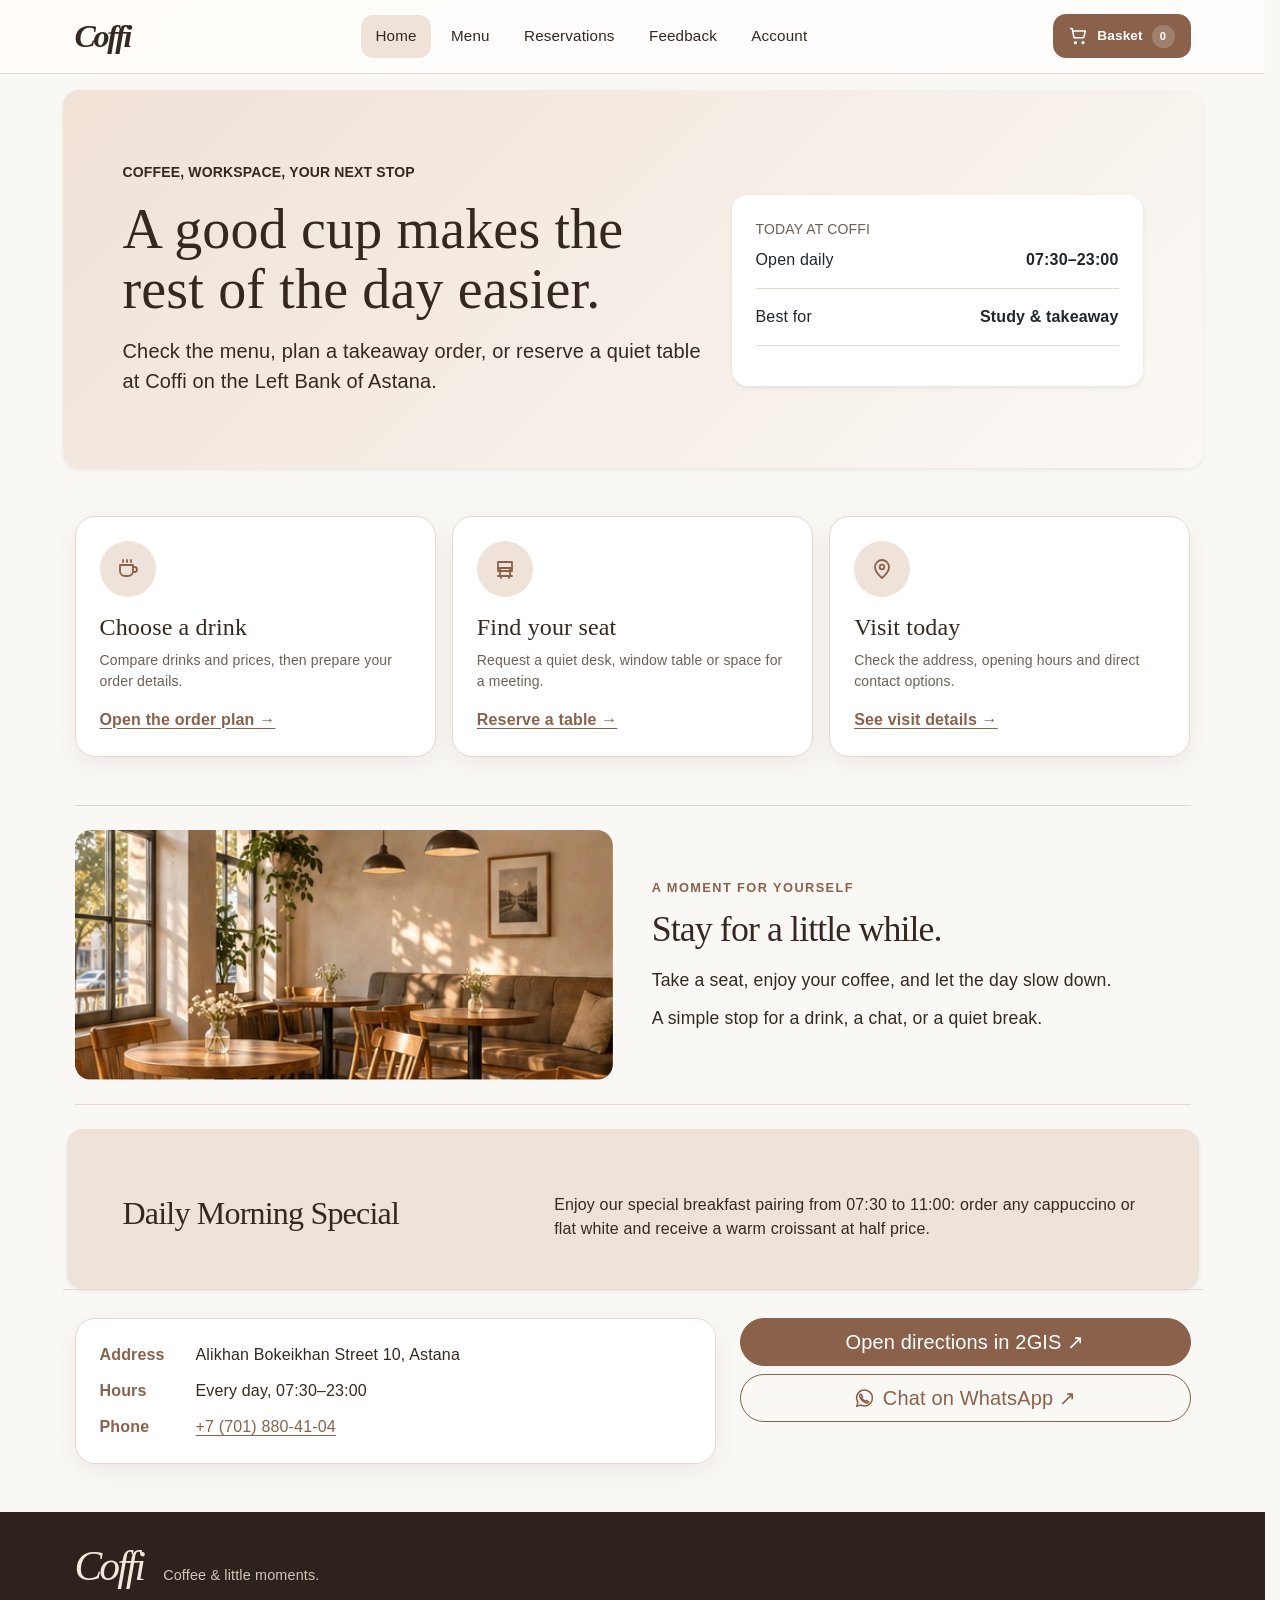
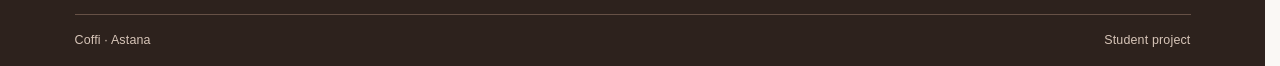
==== index.html @ a1ef6902 "Add compact footer and selected cafe atmosphere section" ====
<!doctype html>
<html lang="en">
  <head>
    <meta charset="UTF-8" />
    <meta name="viewport" content="width=device-width, initial-scale=1.0" />
    <meta
      name="description"
      content="Welcome to Coffi, a cozy neighborhood coffee shop on Alikhan Bokeikhan Street 10 in Astana, serving artisan espresso and fresh pastries."
    />
    <meta name="author" content="Samrat Zhasulan" />
    <title>Coffi Coffee Shop Astana - Neighborhood Specialty Coffee</title>
    <!-- Bootstrap 5.3.8 via CDN. -->
    <link
      href="https://cdn.jsdelivr.net/npm/bootstrap@5.3.8/dist/css/bootstrap.min.css"
      rel="stylesheet"
    />
    <link rel="stylesheet" href="css/bootstrap-custom.css" />
  </head>
  <body id="top" class="home-page">
    <header class="site-header">
      <nav class="navbar navbar-expand-lg" aria-label="Primary navigation">
        <div class="container header-container">
          <a class="navbar-brand brand-wordmark fw-bold" href="index.html">Coffi</a>
          <div class="collapse navbar-collapse" id="siteNav">
            <ul class="navbar-nav mx-auto"><li class="nav-item"><a class="nav-link active" aria-current="page" href="index.html">Home</a></li>
<li class="nav-item"><a class="nav-link" href="menu.html">Menu</a></li>
<li class="nav-item"><a class="nav-link" href="booking.html">Reservations</a></li>
<li class="nav-item"><a class="nav-link" href="feedback.html">Feedback</a></li>
<li class="nav-item"><a class="nav-link" href="account.html">Account</a></li>
</ul>
          </div>
          <div class="header-actions">
            <a href="menu.html?basket=1" class="basket-button" aria-label="Open your basket" title="Your basket">
              <svg viewBox="0 0 24 24" fill="none" stroke="currentColor" stroke-width="1.8" stroke-linecap="round" stroke-linejoin="round" aria-hidden="true" focusable="false"><path d="M3 3h2l2.2 11h11.6l2-8H6"/><circle cx="9" cy="20" r="1"/><circle cx="18" cy="20" r="1"/></svg><span class="basket-label">Basket</span><span class="basket-count" data-basket-count aria-hidden="true">0</span>
            </a>
            <button class="navbar-toggler" type="button" data-bs-toggle="collapse" data-bs-target="#siteNav" aria-controls="siteNav" aria-expanded="false" aria-label="Toggle navigation"><span class="navbar-toggler-icon"></span></button>
          </div>
        </div>
      </nav>
    </header>
    <!-- Container limits line length on wide screens. -->
    <main class="site-main container py-5">
      <section
        class="hero-panel row align-items-center g-4 p-4 p-md-5 mb-5 rounded-4 shadow-sm"
      >
        <div class="col-12 col-lg-7">
          <p class="small text-uppercase fw-semibold mb-3">
            Coffee, workspace, your next stop
          </p>
          <h1 class="display-4 mb-3">
            A good cup makes the rest of the day easier.
          </h1>
          <p class="lead mb-4">
            Check the menu, plan a takeaway order, or reserve a quiet table at
            Coffi on the Left Bank of Astana.
          </p>
        </div>
        <div class="col-12 col-lg-5">
          <div class="bg-white text-dark rounded-4 p-4 shadow-sm">
            <p class="small text-uppercase text-body-secondary mb-2">
              Today at Coffi
            </p>
            <div
              class="d-flex justify-content-between gap-3 border-bottom pb-3 mb-3"
            >
              <span>Open daily</span>
              <strong>07:30–23:00</strong>
            </div>
            <div
              class="d-flex justify-content-between gap-3 border-bottom pb-3 mb-3"
            >
              <span>Best for</span>
              <strong>Study &amp; takeaway</strong>
            </div>

          </div>
        </div>
      </section>
      <section
        id="quick-actions"
        class="row g-3 mb-5"
        aria-labelledby="quick-actions-title"
      >
        <h2 id="quick-actions-title" class="visually-hidden">Quick actions</h2>
        <div class="col-12 col-md-4">
          <article class="action-card h-100 p-4">
            <span
              class="icon-badge d-inline-flex rounded-circle p-3 mb-3"
              aria-hidden="true"
            >
              <svg viewBox="0 0 24 24" fill="none" stroke="currentColor" stroke-width="1.8" stroke-linecap="round" stroke-linejoin="round" focusable="false">
                <path d="M4 8h13v6a5 5 0 0 1-5 5H9a5 5 0 0 1-5-5V8Z" />
                <path d="M17 10h1.5a2.5 2.5 0 0 1 0 5H17M7 3v2m4-2v2m4-2v2" />
              </svg>
            </span>
            <h3 class="h4">Choose a drink</h3>
            <p class="small text-body-secondary">
              Compare drinks and prices, then prepare your order details.
            </p>
            <a class="fw-semibold" href="menu.html#price-table-section"
              >Open the order plan →</a
            >
          </article>
        </div>
        <div class="col-12 col-md-4">
          <article class="action-card h-100 p-4">
            <span
              class="icon-badge d-inline-flex rounded-circle p-3 mb-3"
              aria-hidden="true"
            >
              <svg viewBox="0 0 24 24" fill="none" stroke="currentColor" stroke-width="1.8" stroke-linecap="round" stroke-linejoin="round" focusable="false">
                <path d="M5 11V5h14v6m-2 0v8m-10-8v8m-2 0h14M8 19v2m8-2v2" />
                <path d="M5 11h14v3H5z" />
              </svg>
            </span>
            <h3 class="h4">Find your seat</h3>
            <p class="small text-body-secondary">
              Request a quiet desk, window table or space for a meeting.
            </p>
            <a class="fw-semibold" href="booking.html">Reserve a table →</a>
          </article>
        </div>
        <div class="col-12 col-md-4">
          <article class="action-card h-100 p-4">
            <span
              class="icon-badge d-inline-flex rounded-circle p-3 mb-3"
              aria-hidden="true"
            >
              <svg viewBox="0 0 24 24" fill="none" stroke="currentColor" stroke-width="1.8" stroke-linecap="round" stroke-linejoin="round" focusable="false">
                <path d="M19 10c0 5-7 11-7 11S5 15 5 10a7 7 0 1 1 14 0Z" />
                <circle cx="12" cy="10" r="2.3" />
              </svg>
            </span>
            <h3 class="h4">Visit today</h3>
            <p class="small text-body-secondary">
              Check the address, opening hours and direct contact options.
            </p>
            <a class="fw-semibold" href="#visiting-hours"
              >See visit details →</a
            >
          </article>
        </div>
      </section>
      <section class="cafe-story home-atmosphere" aria-labelledby="atmosphere-title">
        <img src="images/home-atmosphere-concept.webp" alt="Conceptual cafe interior with wooden tables, a cushioned bench and warm window light" width="501" height="233" loading="lazy" />
        <div class="atmosphere-copy">
          <p class="atmosphere-eyebrow">A moment for yourself</p>
          <h2 id="atmosphere-title">Stay for a little while.</h2>
          <p>Take a seat, enjoy your coffee, and let the day slow down.</p>
          <p>A simple stop for a drink, a chat, or a quiet break.</p>
        </div>
      </section>
      <aside
        class="row align-items-center g-3 special-offer p-4 p-md-5 my-5 rounded-4 shadow-sm"
      >
        <h2 class="col-12 col-md-5 text-center text-lg-start">
          Daily Morning Special
        </h2>
        <p class="col-12 col-md-7 mb-0">
          Enjoy our special breakfast pairing from 07:30 to 11:00: order any
          <span class="special-offer-item">cappuccino</span> or
          <span class="special-offer-item">flat white</span> and receive a warm
          <span class="special-offer-item">croissant</span> at half price.
        </p>
      </aside>
      <section
        id="visiting-hours"
        class="row g-4 border-top pt-5 mt-5"
      >
        <div class="col-12 col-lg-7">
          <div class="visit-card p-4">
            <dl class="visit-details mb-0">
              <dt>Address</dt>
              <dd>Alikhan Bokeikhan Street 10, Astana</dd>
              <dt>Hours</dt>
              <dd>Every day, 07:30–23:00</dd>
              <dt>Phone</dt>
              <dd>
                <a href="tel:+77018804104">+7 (701) 880-41-04</a>
              </dd>
            </dl>
          </div>
        </div>
        <div
          class="col-12 col-lg-5 d-flex flex-column justify-content-start gap-2"
        >
          <a
            class="btn btn-primary btn-lg rounded-pill"
            href="https://2gis.kz/astana/geo/70000001093393499"
            target="_blank"
            rel="noopener noreferrer"
            >Open directions in 2GIS ↗</a
          >
          <a class="btn btn-outline-dark btn-lg rounded-pill d-inline-flex align-items-center justify-content-center gap-2"
             href="https://wa.me/77018804104" target="_blank" rel="noopener noreferrer">
            <svg width="21" height="21" viewBox="0 0 24 24" fill="none" stroke="currentColor" stroke-width="1.7" stroke-linecap="round" stroke-linejoin="round" aria-hidden="true" focusable="false">
              <path d="M21 11.5a9 9 0 0 1-13.4 7.9L3 21l1.6-4.6A9 9 0 1 1 21 11.5Z"/>
              <path d="m8.2 7.2 1.5 2.7-1 1a9 9 0 0 0 4.4 4.4l1-1 2.7 1.5c-.4 1.3-1.4 1.7-2.7 1.3-4.1-1.2-6.4-3.5-7.6-7.6-.4-1.3 0-2.3 1.7-2.3Z"/>
            </svg>
            Chat on WhatsApp ↗
          </a>
        </div>
      </section>
    </main>
<script src="https://cdn.jsdelivr.net/npm/bootstrap@5.3.8/dist/js/bootstrap.bundle.min.js" defer></script>
    <footer class="site-footer">
      <div class="container">
        <div class="footer-brand"><span class="brand-wordmark">Coffi</span><p>Coffee &amp; little moments.</p></div>
        <div class="footer-bottom"><span>Coffi · Astana</span><span>Student project</span></div>
      </div>
    </footer>
    <script src="js/main.js" defer></script>
  </body>
</html>
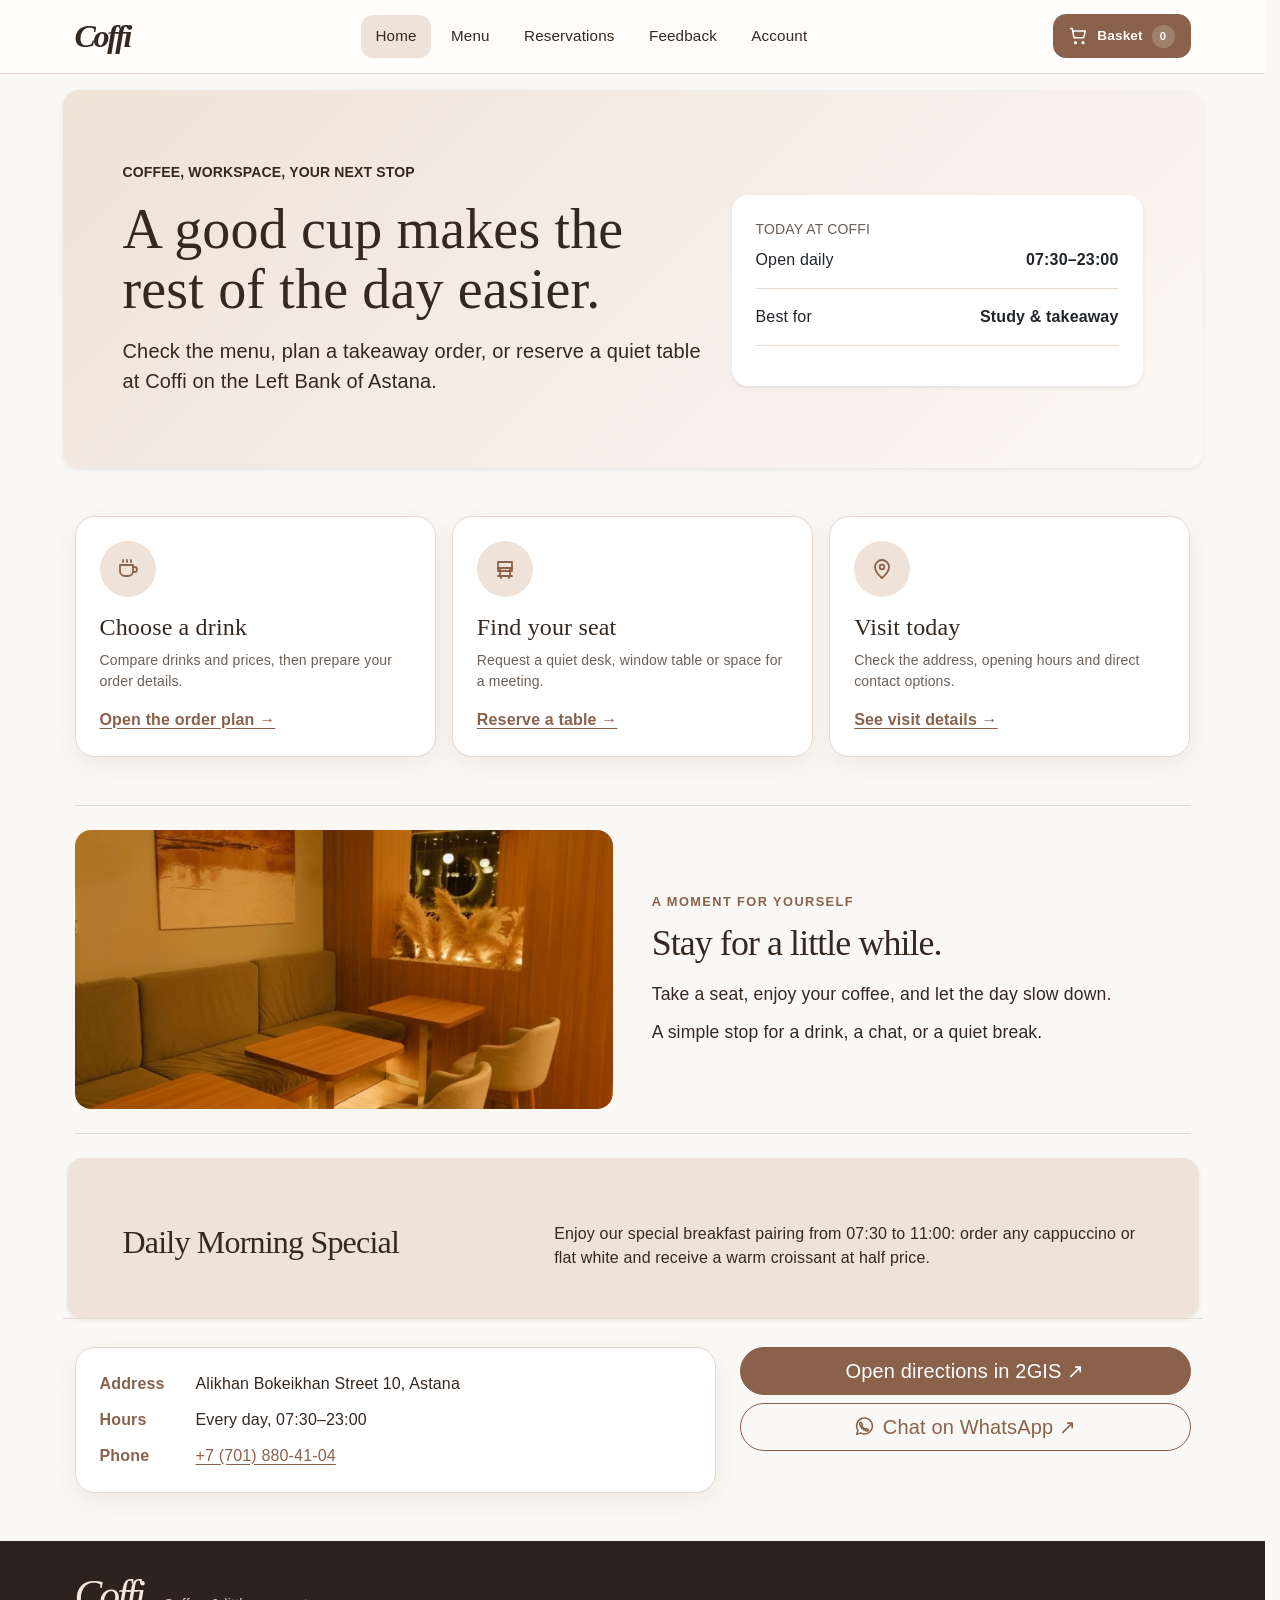
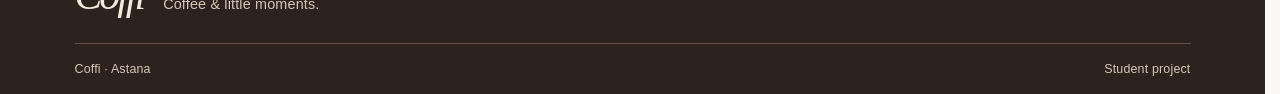
==== commit eb59d396: "Use selected Coffi 2GIS interior photo on Home" ====
--- a/index.html
+++ b/index.html
@@ -142,7 +142,7 @@
         </div>
       </section>
       <section class="cafe-story home-atmosphere" aria-labelledby="atmosphere-title">
-        <img src="images/home-atmosphere-concept.webp" alt="Conceptual cafe interior with wooden tables, a cushioned bench and warm window light" width="501" height="233" loading="lazy" />
+        <img src="images/coffi-interior-2gis.jpg" alt="Coffi seating area with an upholstered bench, wooden tables and warm lighting" width="656" height="340" loading="lazy" />
         <div class="atmosphere-copy">
           <p class="atmosphere-eyebrow">A moment for yourself</p>
           <h2 id="atmosphere-title">Stay for a little while.</h2>
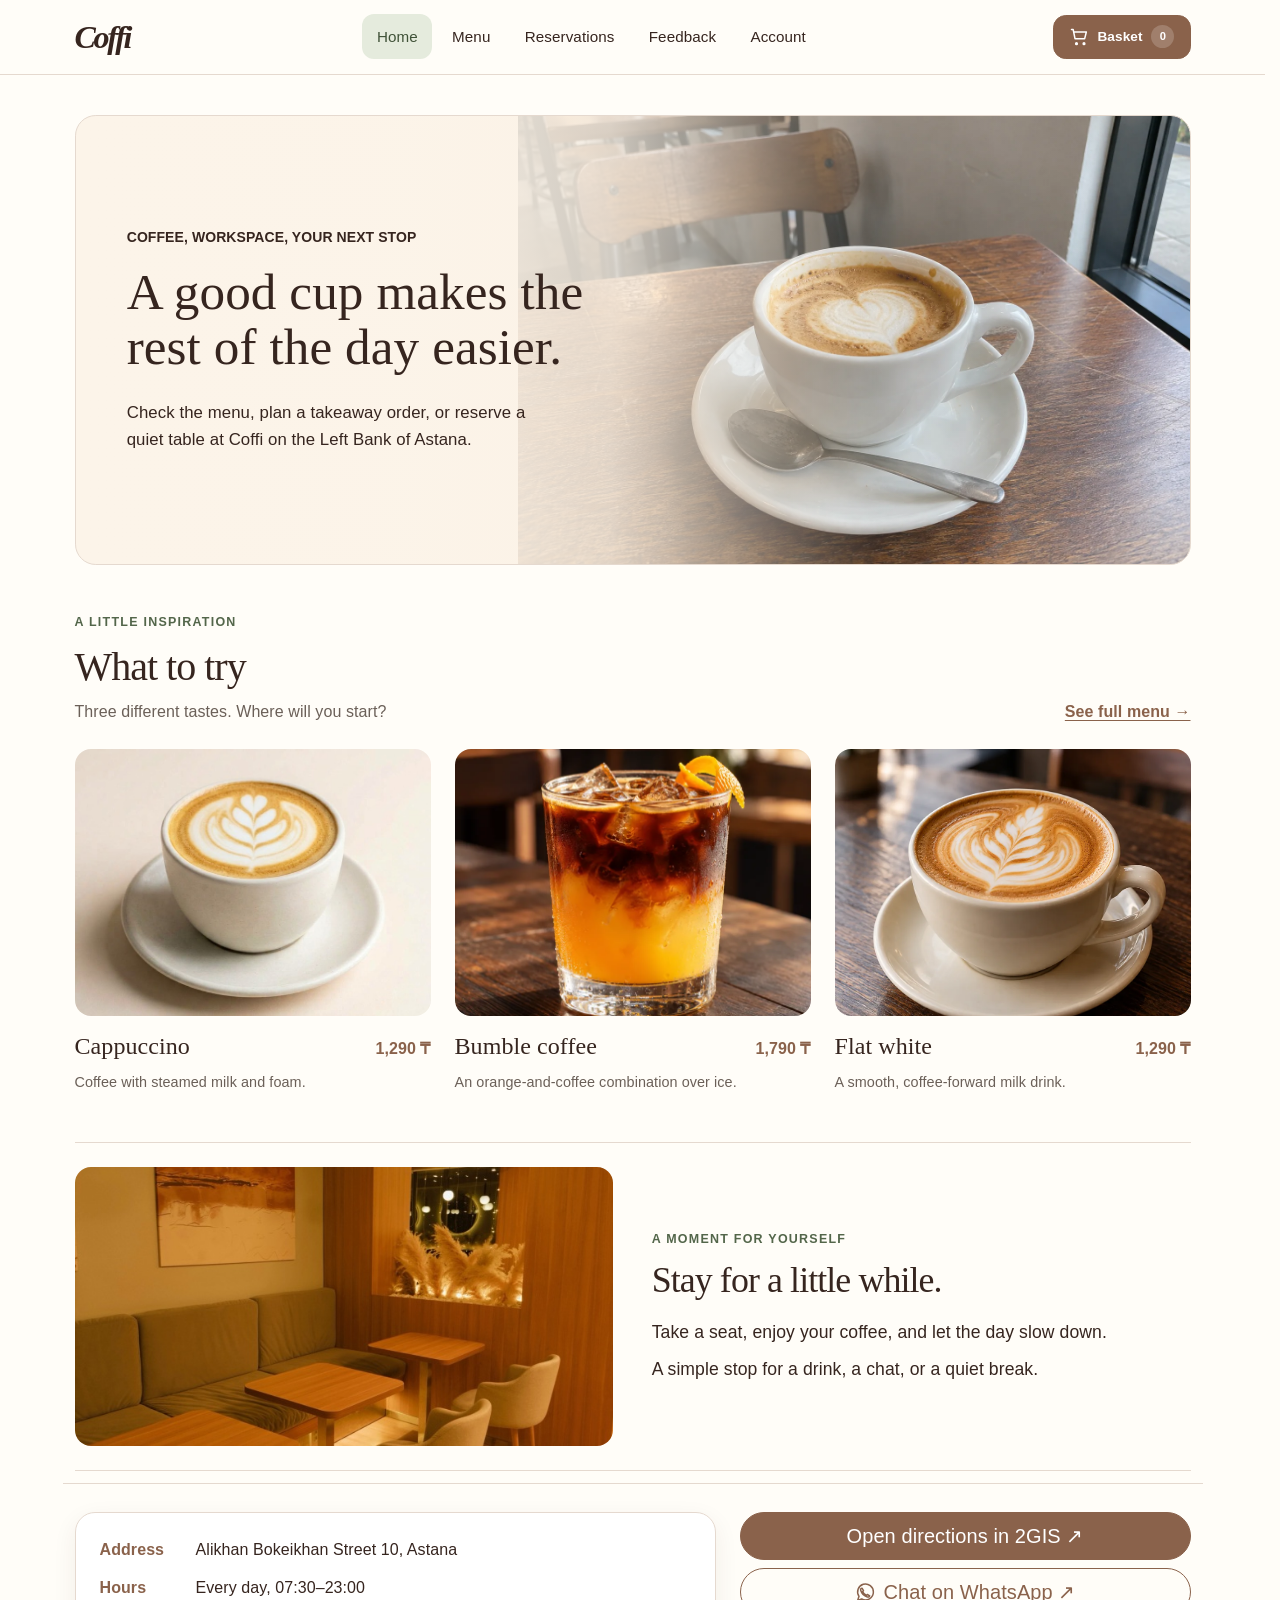
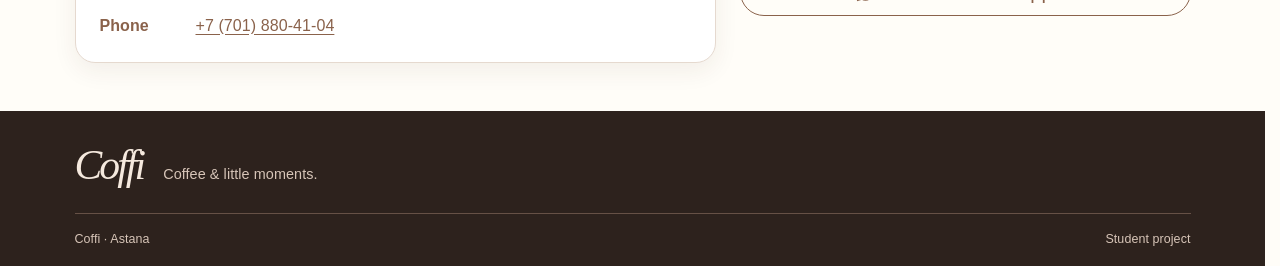
==== commit 21ad8845: "Refresh Home composition and add restrained visual motion" ====
--- a/index.html
+++ b/index.html
@@ -40,106 +40,19 @@
     </header>
     <!-- Container limits line length on wide screens. -->
     <main class="site-main container py-5">
-      <section
-        class="hero-panel row align-items-center g-4 p-4 p-md-5 mb-5 rounded-4 shadow-sm"
-      >
-        <div class="col-12 col-lg-7">
-          <p class="small text-uppercase fw-semibold mb-3">
-            Coffee, workspace, your next stop
-          </p>
-          <h1 class="display-4 mb-3">
-            A good cup makes the rest of the day easier.
-          </h1>
-          <p class="lead mb-4">
-            Check the menu, plan a takeaway order, or reserve a quiet table at
-            Coffi on the Left Bank of Astana.
-          </p>
-        </div>
-        <div class="col-12 col-lg-5">
-          <div class="bg-white text-dark rounded-4 p-4 shadow-sm">
-            <p class="small text-uppercase text-body-secondary mb-2">
-              Today at Coffi
-            </p>
-            <div
-              class="d-flex justify-content-between gap-3 border-bottom pb-3 mb-3"
-            >
-              <span>Open daily</span>
-              <strong>07:30–23:00</strong>
-            </div>
-            <div
-              class="d-flex justify-content-between gap-3 border-bottom pb-3 mb-3"
-            >
-              <span>Best for</span>
-              <strong>Study &amp; takeaway</strong>
-            </div>
-
-          </div>
+      <section class="hero-panel home-hero mb-5" aria-labelledby="home-title">
+        <div class="hero-copy">
+          <p class="small text-uppercase fw-semibold mb-3">Coffee, workspace, your next stop</p>
+          <h1 id="home-title">A good cup makes the rest of the day easier.</h1>
+          <p class="lead mb-0">Check the menu, plan a takeaway order, or reserve a quiet table at Coffi on the Left Bank of Astana.</p>
         </div>
       </section>
-      <section
-        id="quick-actions"
-        class="row g-3 mb-5"
-        aria-labelledby="quick-actions-title"
-      >
-        <h2 id="quick-actions-title" class="visually-hidden">Quick actions</h2>
-        <div class="col-12 col-md-4">
-          <article class="action-card h-100 p-4">
-            <span
-              class="icon-badge d-inline-flex rounded-circle p-3 mb-3"
-              aria-hidden="true"
-            >
-              <svg viewBox="0 0 24 24" fill="none" stroke="currentColor" stroke-width="1.8" stroke-linecap="round" stroke-linejoin="round" focusable="false">
-                <path d="M4 8h13v6a5 5 0 0 1-5 5H9a5 5 0 0 1-5-5V8Z" />
-                <path d="M17 10h1.5a2.5 2.5 0 0 1 0 5H17M7 3v2m4-2v2m4-2v2" />
-              </svg>
-            </span>
-            <h3 class="h4">Choose a drink</h3>
-            <p class="small text-body-secondary">
-              Compare drinks and prices, then prepare your order details.
-            </p>
-            <a class="fw-semibold" href="menu.html#price-table-section"
-              >Open the order plan →</a
-            >
-          </article>
+      <section class="home-suggestions mb-5" aria-labelledby="suggestions-title">
+        <div class="d-flex flex-wrap align-items-end justify-content-between gap-3 mb-4">
+          <div><p class="section-eyebrow">A little inspiration</p><h2 id="suggestions-title" class="display-6 mb-2">What to try</h2><p class="text-body-secondary mb-0">Three different tastes. Where will you start?</p></div>
+          <a href="menu.html" class="fw-semibold">See full menu →</a>
         </div>
-        <div class="col-12 col-md-4">
-          <article class="action-card h-100 p-4">
-            <span
-              class="icon-badge d-inline-flex rounded-circle p-3 mb-3"
-              aria-hidden="true"
-            >
-              <svg viewBox="0 0 24 24" fill="none" stroke="currentColor" stroke-width="1.8" stroke-linecap="round" stroke-linejoin="round" focusable="false">
-                <path d="M5 11V5h14v6m-2 0v8m-10-8v8m-2 0h14M8 19v2m8-2v2" />
-                <path d="M5 11h14v3H5z" />
-              </svg>
-            </span>
-            <h3 class="h4">Find your seat</h3>
-            <p class="small text-body-secondary">
-              Request a quiet desk, window table or space for a meeting.
-            </p>
-            <a class="fw-semibold" href="booking.html">Reserve a table →</a>
-          </article>
-        </div>
-        <div class="col-12 col-md-4">
-          <article class="action-card h-100 p-4">
-            <span
-              class="icon-badge d-inline-flex rounded-circle p-3 mb-3"
-              aria-hidden="true"
-            >
-              <svg viewBox="0 0 24 24" fill="none" stroke="currentColor" stroke-width="1.8" stroke-linecap="round" stroke-linejoin="round" focusable="false">
-                <path d="M19 10c0 5-7 11-7 11S5 15 5 10a7 7 0 1 1 14 0Z" />
-                <circle cx="12" cy="10" r="2.3" />
-              </svg>
-            </span>
-            <h3 class="h4">Visit today</h3>
-            <p class="small text-body-secondary">
-              Check the address, opening hours and direct contact options.
-            </p>
-            <a class="fw-semibold" href="#visiting-hours"
-              >See visit details →</a
-            >
-          </article>
-        </div>
+        <div id="home-recommendations" class="home-recommendations"></div>
       </section>
       <section class="cafe-story home-atmosphere" aria-labelledby="atmosphere-title">
         <img src="images/coffi-interior-2gis.jpg" alt="Coffi seating area with an upholstered bench, wooden tables and warm lighting" width="656" height="340" loading="lazy" />
@@ -150,19 +63,6 @@
           <p>A simple stop for a drink, a chat, or a quiet break.</p>
         </div>
       </section>
-      <aside
-        class="row align-items-center g-3 special-offer p-4 p-md-5 my-5 rounded-4 shadow-sm"
-      >
-        <h2 class="col-12 col-md-5 text-center text-lg-start">
-          Daily Morning Special
-        </h2>
-        <p class="col-12 col-md-7 mb-0">
-          Enjoy our special breakfast pairing from 07:30 to 11:00: order any
-          <span class="special-offer-item">cappuccino</span> or
-          <span class="special-offer-item">flat white</span> and receive a warm
-          <span class="special-offer-item">croissant</span> at half price.
-        </p>
-      </aside>
       <section
         id="visiting-hours"
         class="row g-4 border-top pt-5 mt-5"
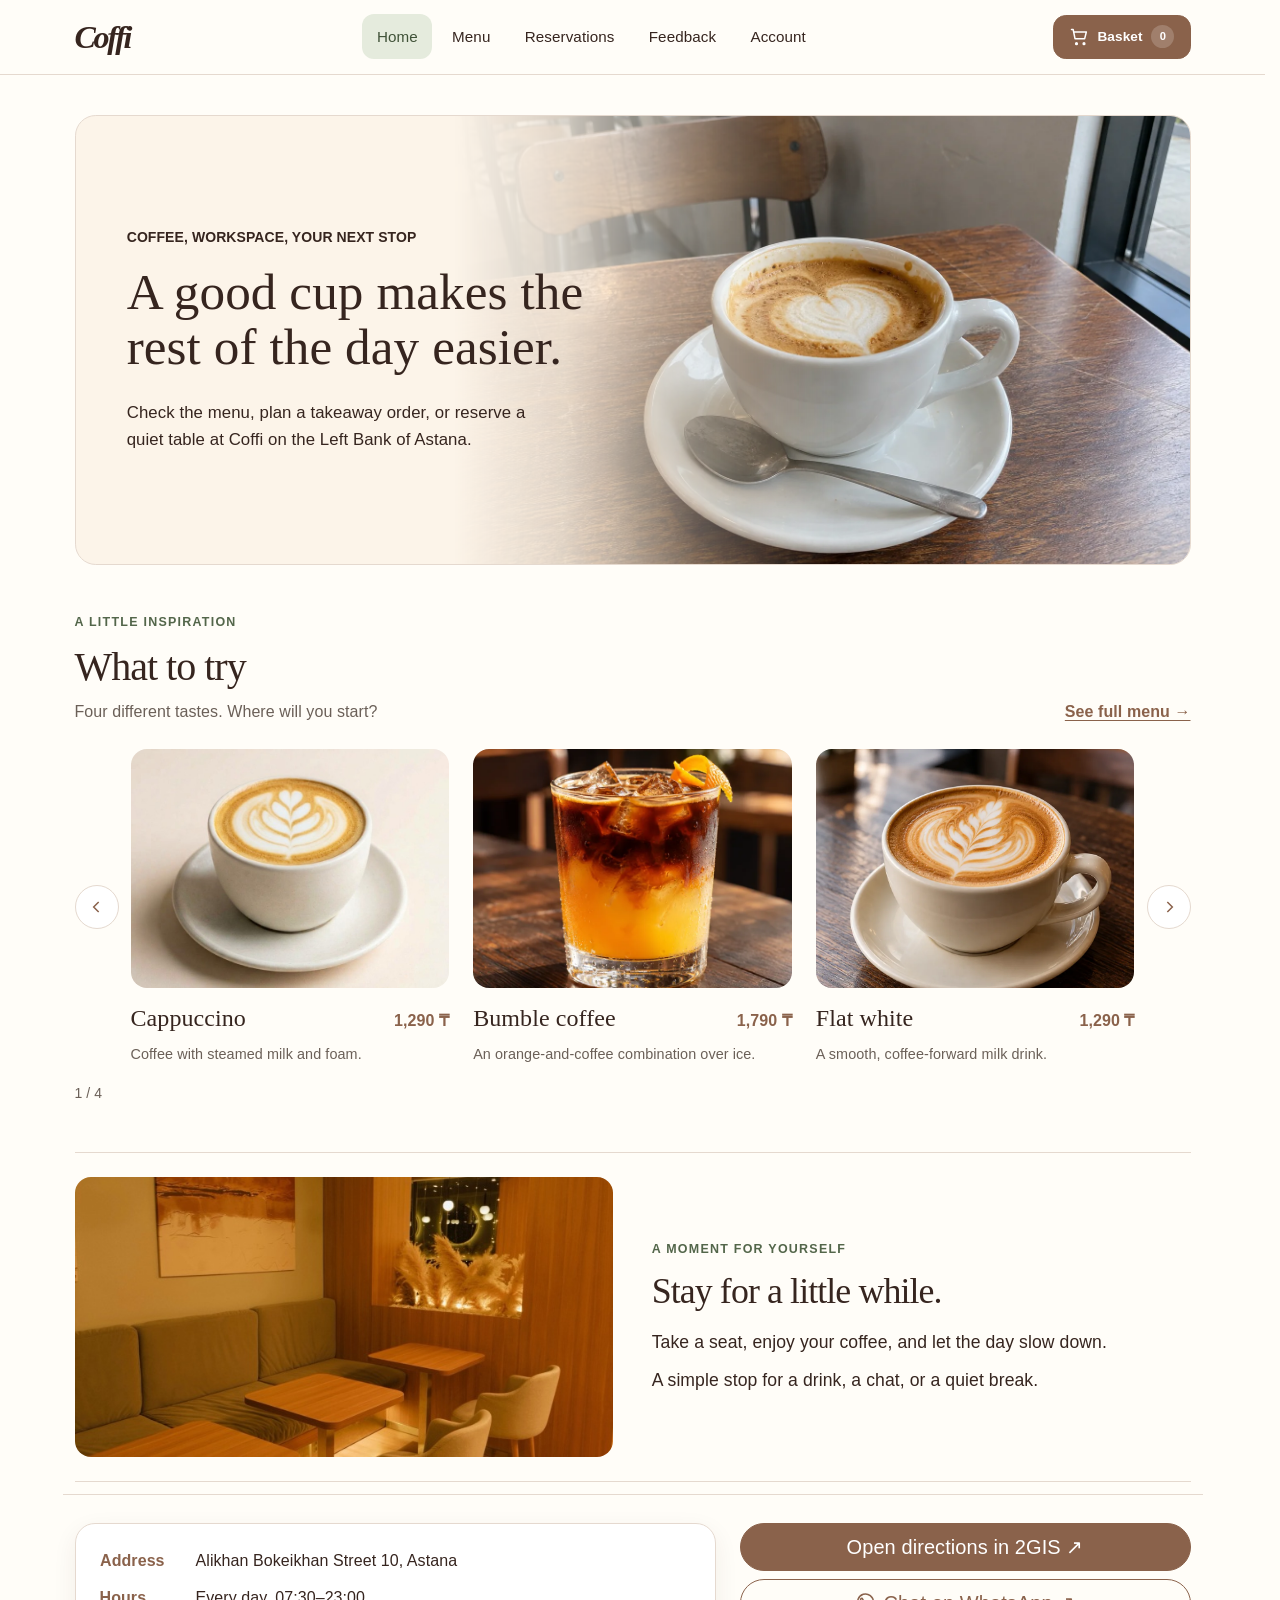
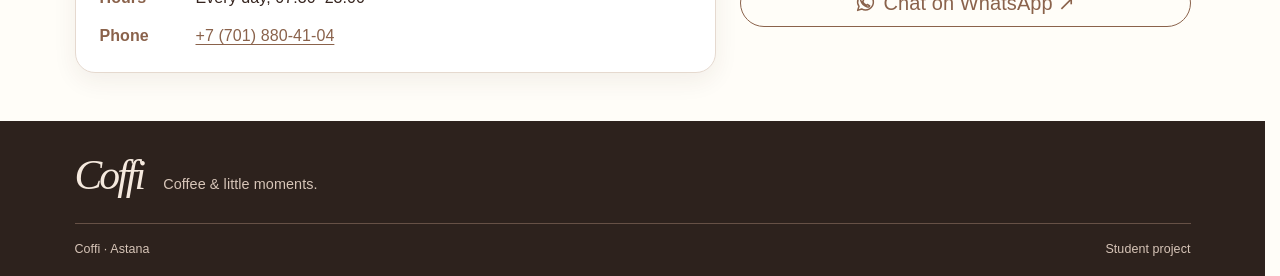
==== commit f6f2d7fe: "Add responsive circular drink recommendations" ====
--- a/index.html
+++ b/index.html
@@ -52,7 +52,12 @@
           <div><p class="section-eyebrow">A little inspiration</p><h2 id="suggestions-title" class="display-6 mb-2">What to try</h2><p class="text-body-secondary mb-0">Three different tastes. Where will you start?</p></div>
           <a href="menu.html" class="fw-semibold">See full menu →</a>
         </div>
-        <div id="home-recommendations" class="home-recommendations"></div>
+        <div class="recommendation-browser" role="region" aria-roledescription="carousel" aria-label="Recommended drinks">
+          <button id="drinks-prev" class="review-arrow" type="button" aria-label="Previous drink" aria-controls="home-recommendations"><svg viewBox="0 0 24 24" fill="none" stroke="currentColor" stroke-width="1.8" aria-hidden="true"><path d="m14 6-6 6 6 6"/></svg></button>
+          <div id="home-recommendations" class="home-recommendations"></div>
+          <button id="drinks-next" class="review-arrow" type="button" aria-label="Next drink" aria-controls="home-recommendations"><svg viewBox="0 0 24 24" fill="none" stroke="currentColor" stroke-width="1.8" aria-hidden="true"><path d="m10 6 6 6-6 6"/></svg></button>
+        </div>
+        <p id="drinks-position" class="small text-body-secondary mt-3" role="status" aria-live="polite"></p>
       </section>
       <section class="cafe-story home-atmosphere" aria-labelledby="atmosphere-title">
         <img src="images/coffi-interior-2gis.jpg" alt="Coffi seating area with an upholstered bench, wooden tables and warm lighting" width="656" height="340" loading="lazy" />
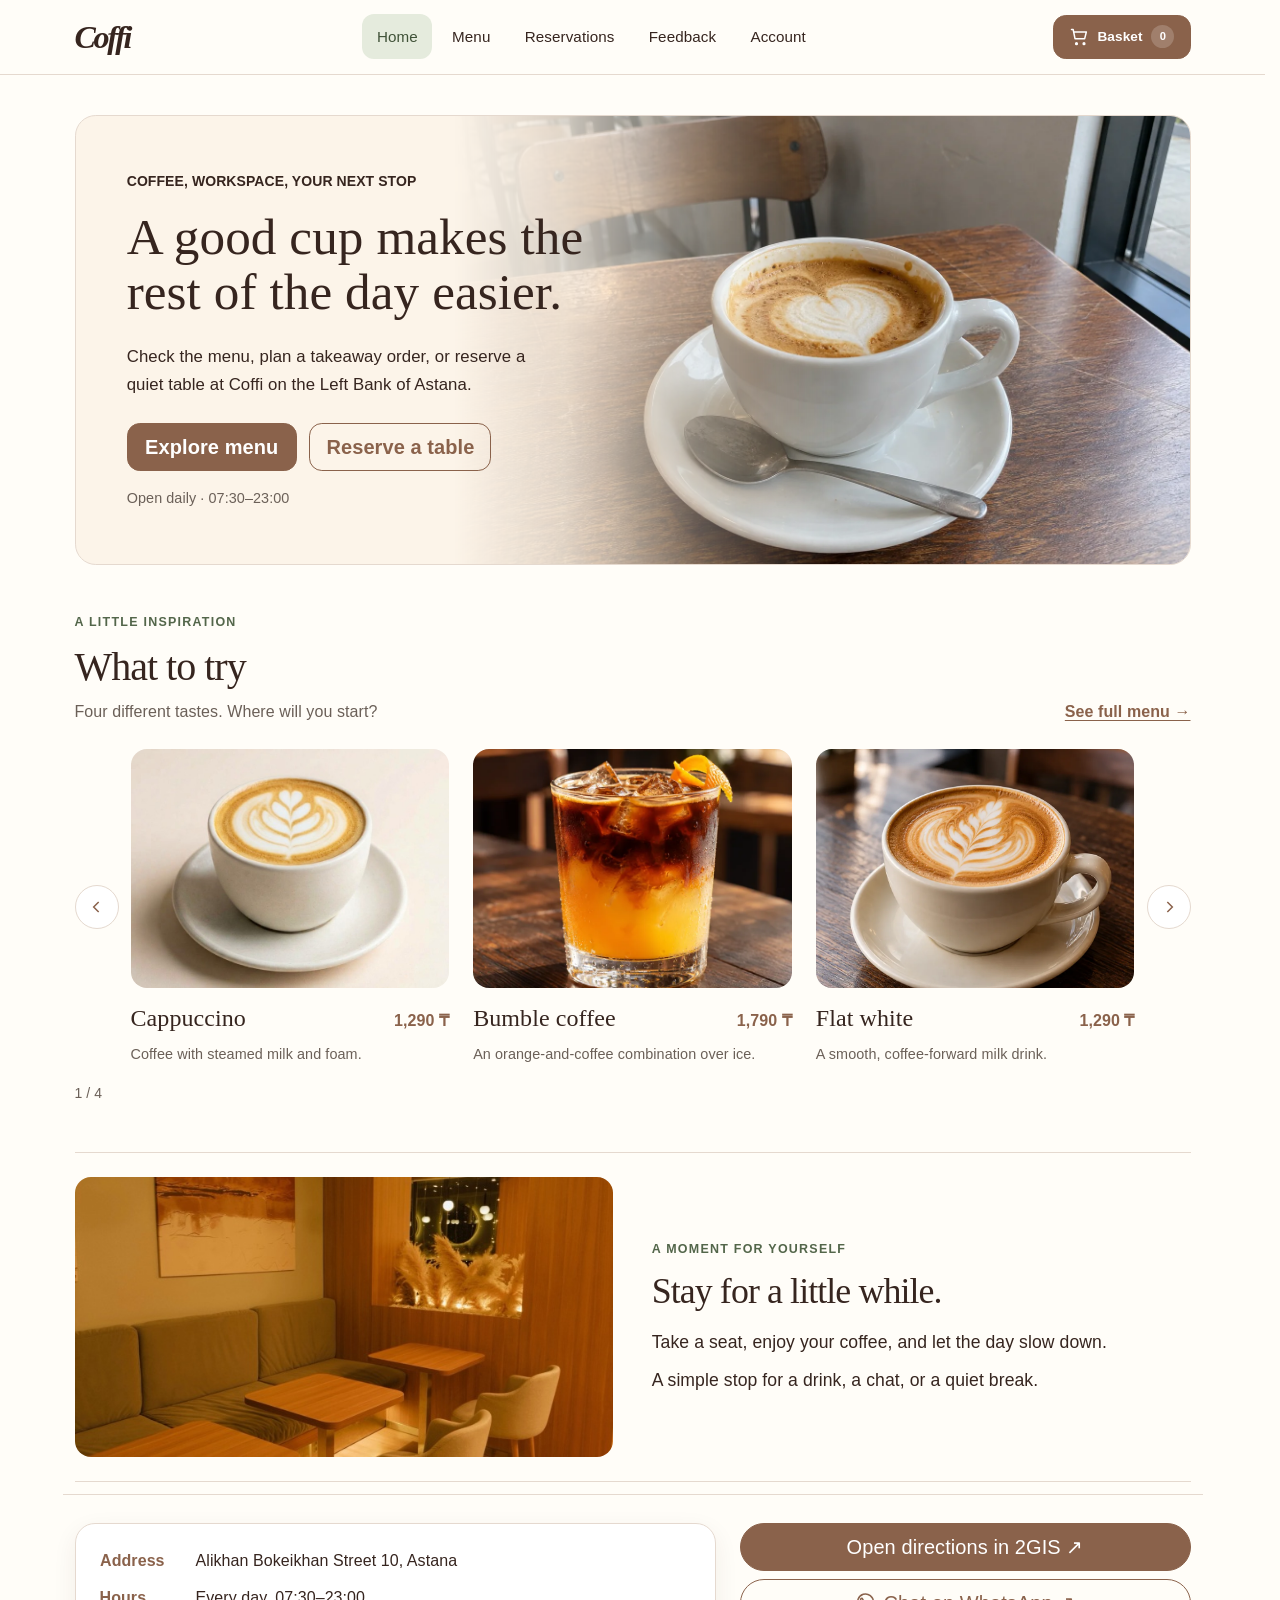
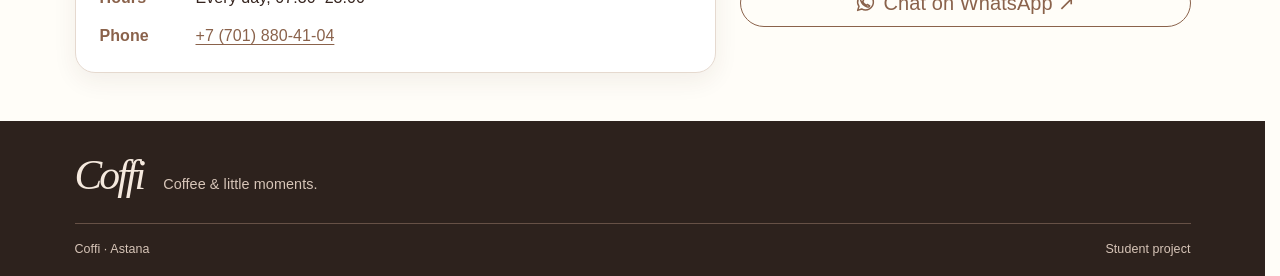
==== commit 34b576ac: "Add primary actions to home hero" ====
--- a/index.html
+++ b/index.html
@@ -45,6 +45,11 @@
           <p class="small text-uppercase fw-semibold mb-3">Coffee, workspace, your next stop</p>
           <h1 id="home-title">A good cup makes the rest of the day easier.</h1>
           <p class="lead mb-0">Check the menu, plan a takeaway order, or reserve a quiet table at Coffi on the Left Bank of Astana.</p>
+          <div class="hero-actions" aria-label="Main actions">
+            <a class="btn btn-primary btn-lg" href="menu.html">Explore menu</a>
+            <a class="btn btn-outline-dark btn-lg" href="booking.html">Reserve a table</a>
+          </div>
+          <p class="hero-hours mb-0">Open daily · 07:30–23:00</p>
         </div>
       </section>
       <section class="home-suggestions mb-5" aria-labelledby="suggestions-title">
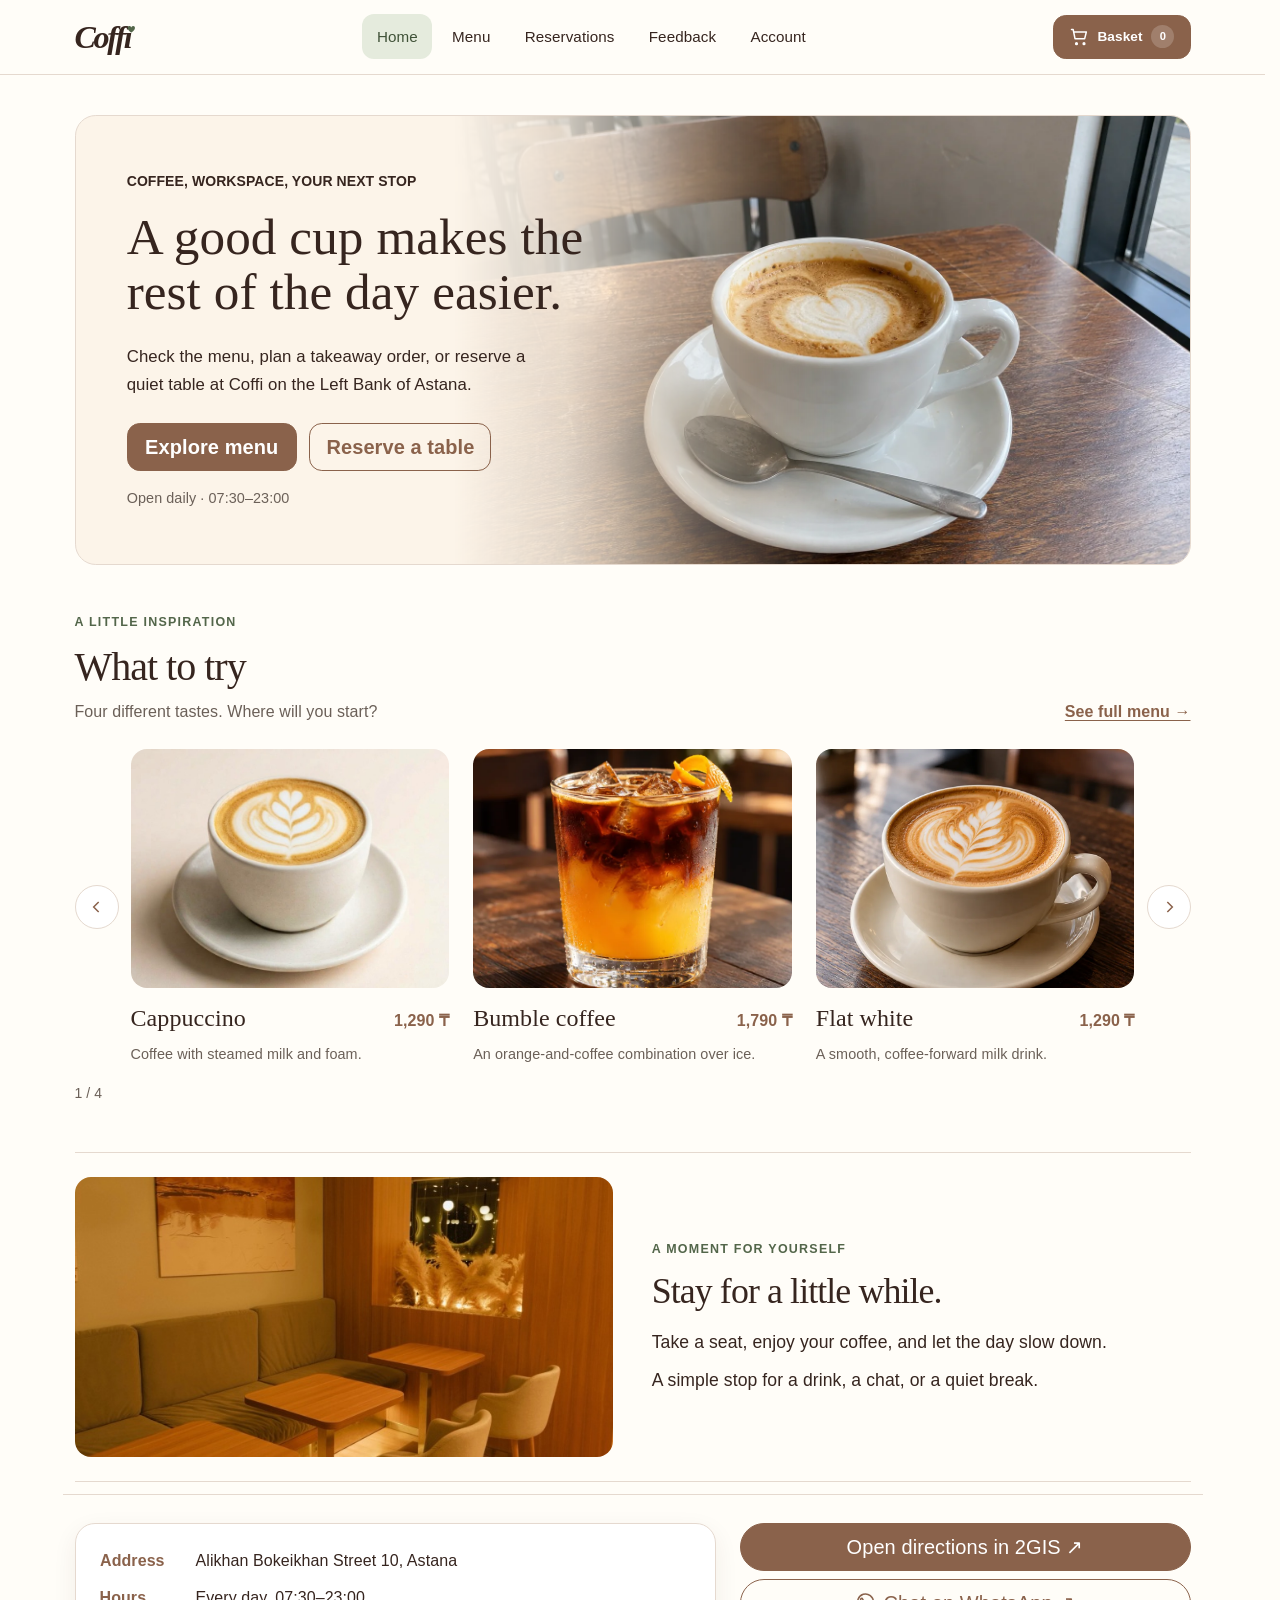
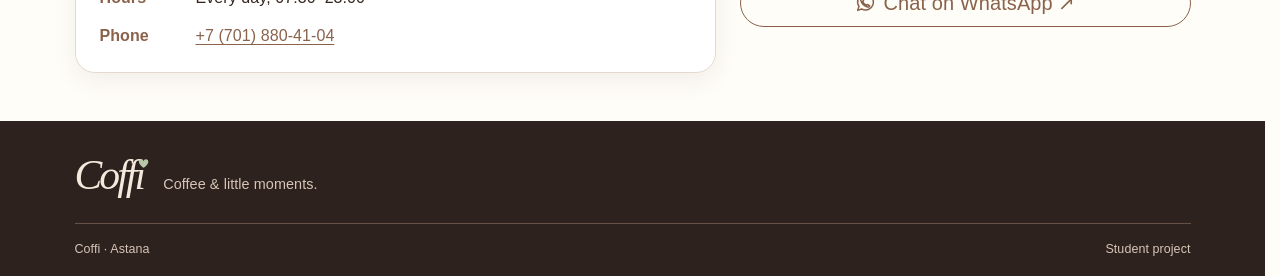
==== commit 357e9921: "Add heart wordmark and compact mobile hero photo" ====
--- a/index.html
+++ b/index.html
@@ -20,7 +20,7 @@
     <header class="site-header">
       <nav class="navbar navbar-expand-lg" aria-label="Primary navigation">
         <div class="container header-container">
-          <a class="navbar-brand brand-wordmark fw-bold" href="index.html">Coffi</a>
+          <a class="navbar-brand brand-wordmark fw-bold" href="index.html" aria-label="Coffi"><span aria-hidden="true">Coff<span class="brand-i">ı<svg viewBox="0 0 24 24" aria-hidden="true"><path d="M12 21S2 15 2 8a5 5 0 0 1 10-1A5 5 0 0 1 22 8c0 7-10 13-10 13Z"/></svg></span></span></a>
           <div class="collapse navbar-collapse" id="siteNav">
             <ul class="navbar-nav mx-auto"><li class="nav-item"><a class="nav-link active" aria-current="page" href="index.html">Home</a></li>
 <li class="nav-item"><a class="nav-link" href="menu.html">Menu</a></li>
@@ -115,7 +115,7 @@
 <script src="https://cdn.jsdelivr.net/npm/bootstrap@5.3.8/dist/js/bootstrap.bundle.min.js" defer></script>
     <footer class="site-footer">
       <div class="container">
-        <div class="footer-brand"><span class="brand-wordmark">Coffi</span><p>Coffee &amp; little moments.</p></div>
+        <div class="footer-brand"><span class="brand-wordmark" aria-label="Coffi"><span aria-hidden="true">Coff<span class="brand-i">ı<svg viewBox="0 0 24 24" aria-hidden="true"><path d="M12 21S2 15 2 8a5 5 0 0 1 10-1A5 5 0 0 1 22 8c0 7-10 13-10 13Z"/></svg></span></span></span><p>Coffee &amp; little moments.</p></div>
         <div class="footer-bottom"><span>Coffi · Astana</span><span>Student project</span></div>
       </div>
     </footer>
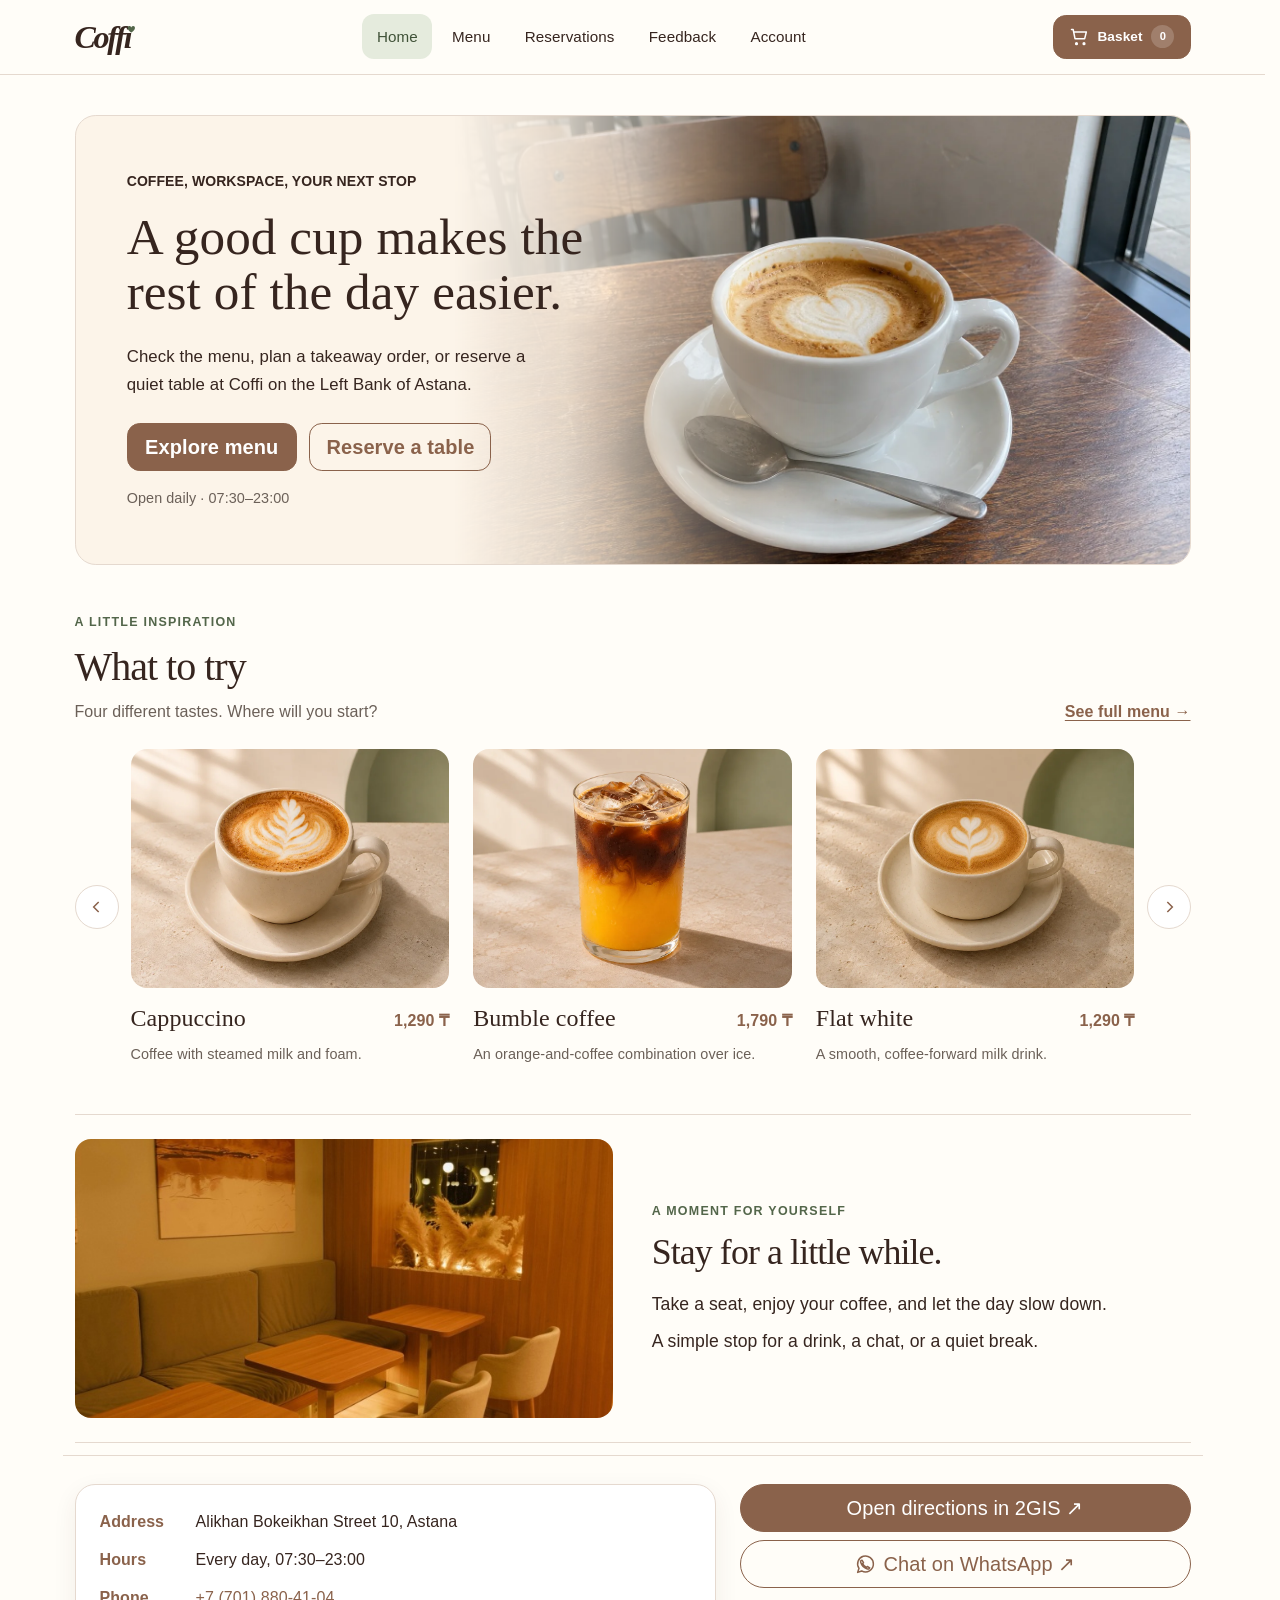
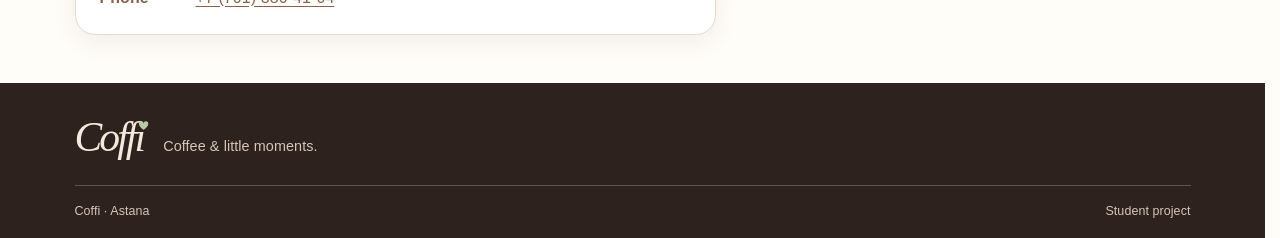
==== commit 016fb3c3: "Remove redundant drink carousel counter" ====
--- a/index.html
+++ b/index.html
@@ -62,7 +62,6 @@
           <div id="home-recommendations" class="home-recommendations"></div>
           <button id="drinks-next" class="review-arrow" type="button" aria-label="Next drink" aria-controls="home-recommendations"><svg viewBox="0 0 24 24" fill="none" stroke="currentColor" stroke-width="1.8" aria-hidden="true"><path d="m10 6 6 6-6 6"/></svg></button>
         </div>
-        <p id="drinks-position" class="small text-body-secondary mt-3" role="status" aria-live="polite"></p>
       </section>
       <section class="cafe-story home-atmosphere" aria-labelledby="atmosphere-title">
         <img src="images/coffi-interior-2gis.jpg" alt="Coffi seating area with an upholstered bench, wooden tables and warm lighting" width="656" height="340" loading="lazy" />
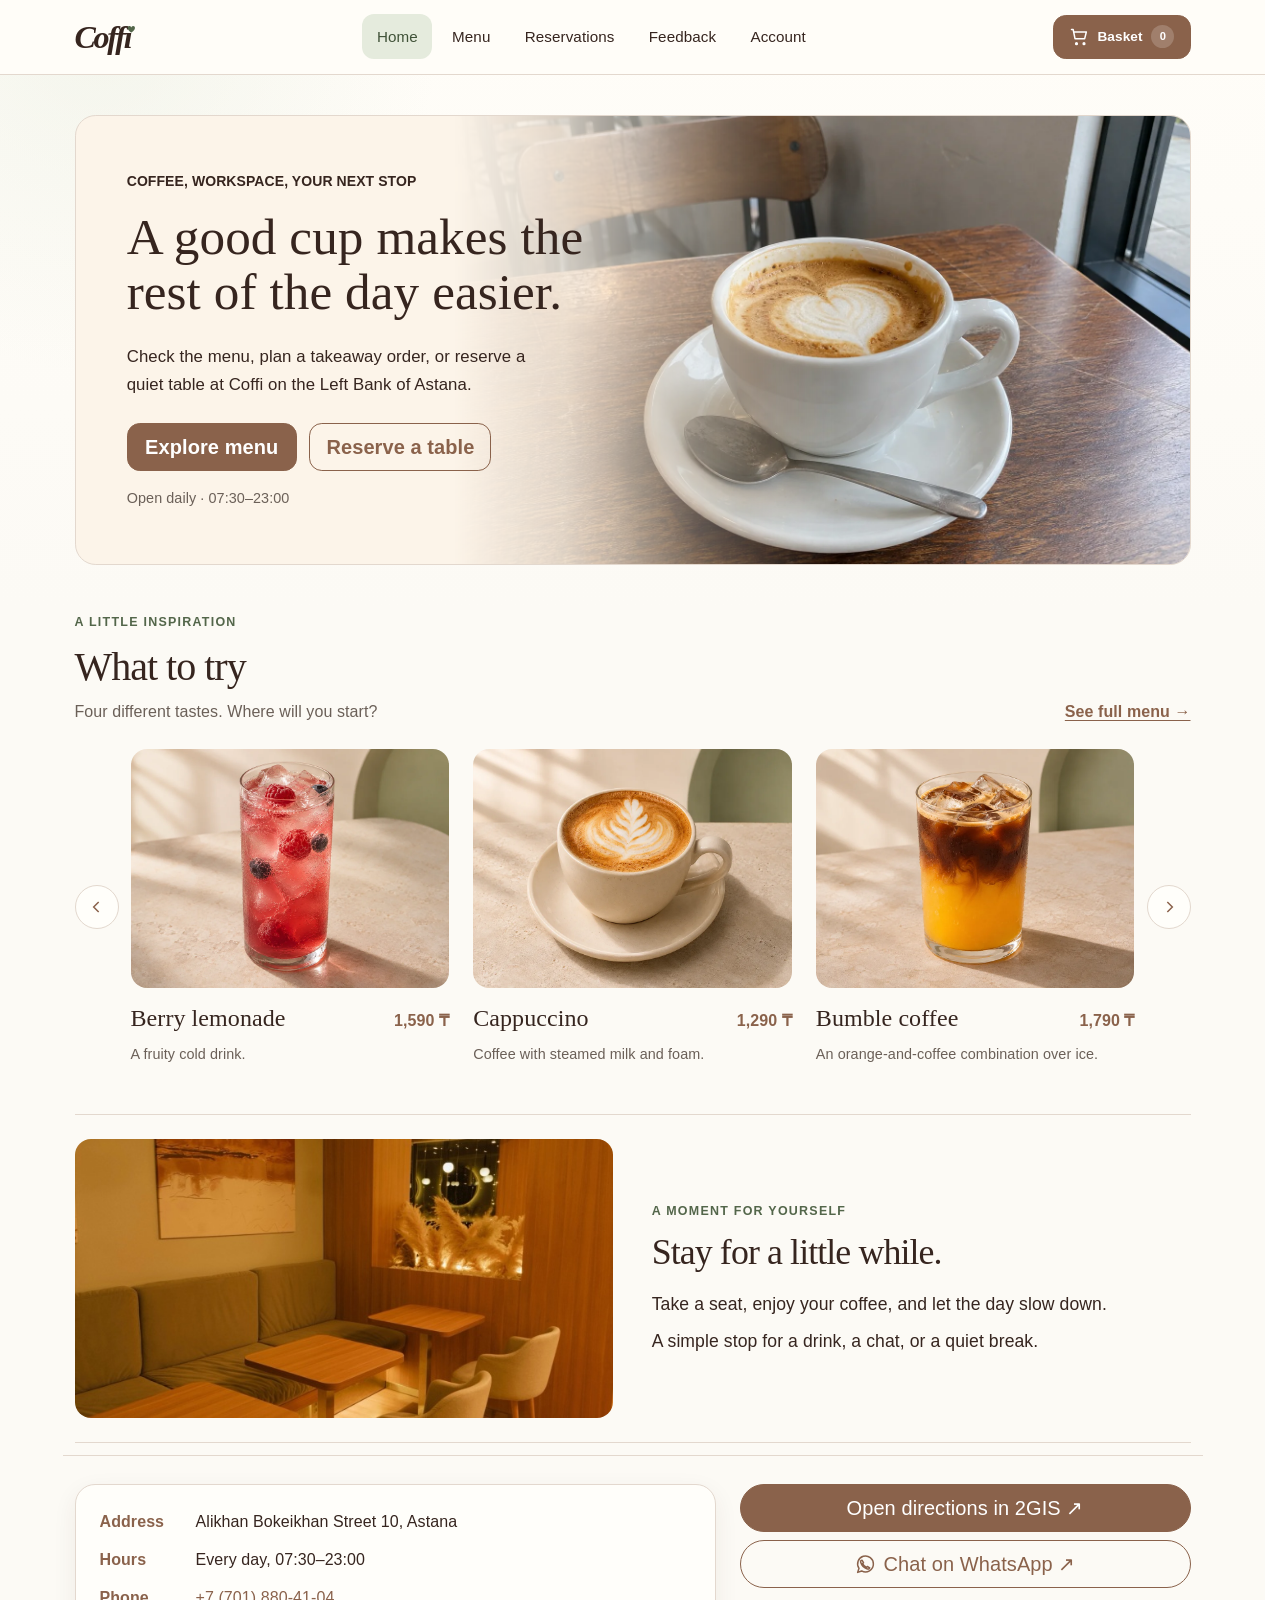
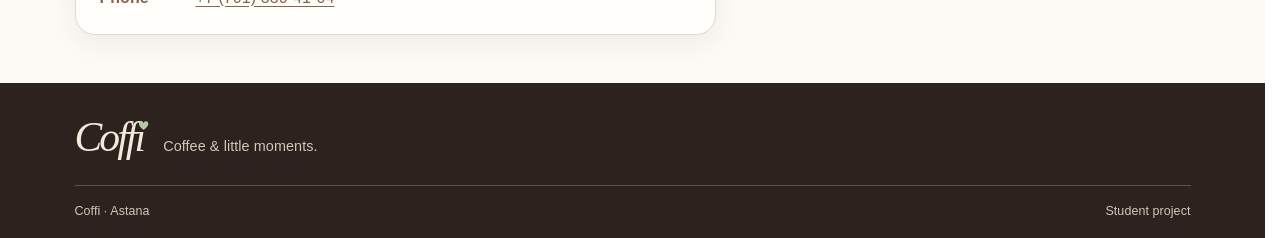
==== commit 6f797e72: "Require sign-in for orders and format phone numbers" ====
--- a/index.html
+++ b/index.html
@@ -54,7 +54,7 @@
       </section>
       <section class="home-suggestions mb-5" aria-labelledby="suggestions-title">
         <div class="d-flex flex-wrap align-items-end justify-content-between gap-3 mb-4">
-          <div><p class="section-eyebrow">A little inspiration</p><h2 id="suggestions-title" class="display-6 mb-2">What to try</h2><p class="text-body-secondary mb-0">Three different tastes. Where will you start?</p></div>
+          <div><p class="section-eyebrow">A little inspiration</p><h2 id="suggestions-title" class="display-6 mb-2">What to try</h2><p class="text-body-secondary mb-0">Four different tastes. Where will you start?</p></div>
           <a href="menu.html" class="fw-semibold">See full menu →</a>
         </div>
         <div class="recommendation-browser" role="region" aria-roledescription="carousel" aria-label="Recommended drinks">
